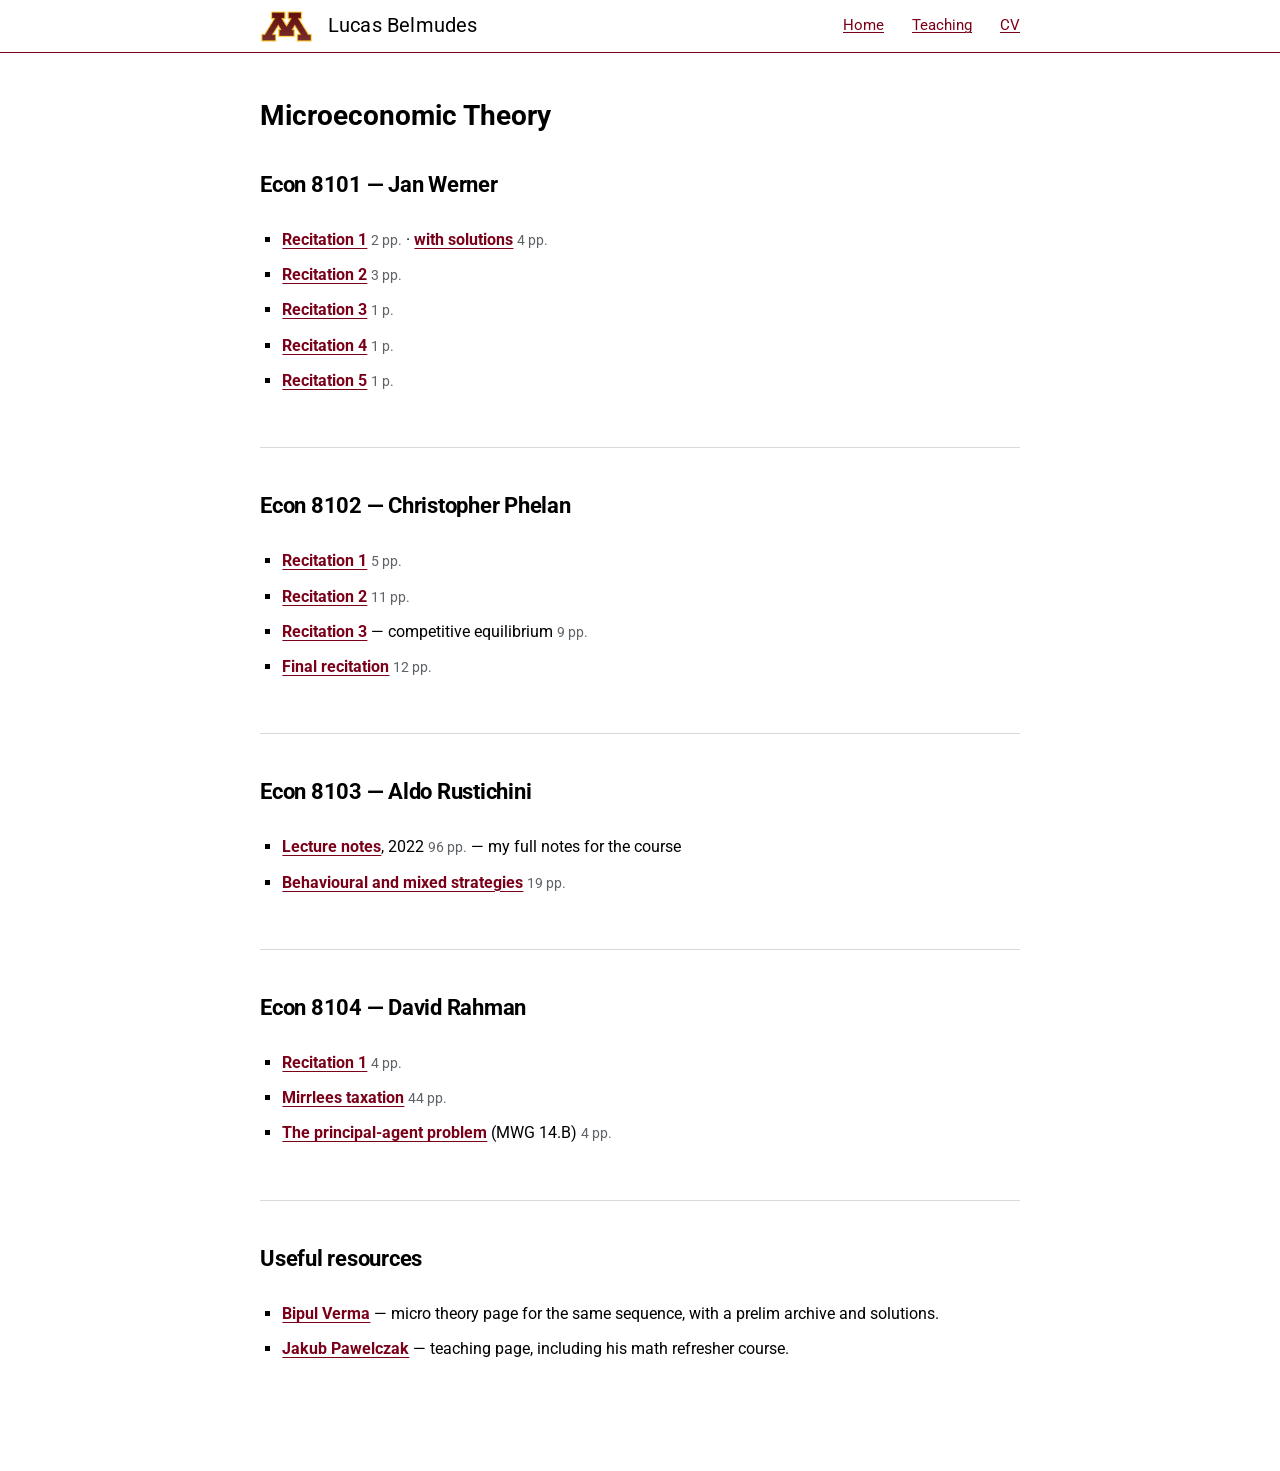
==== micro-theory.html @ f1c6a271 "Update the CV and put it in the header nav New build from the placement coordinator. It adds Lucas's" ====
<!doctype html>
<html lang="en">
<head>
<meta charset="utf-8">
<meta name="viewport" content="width=device-width, initial-scale=1">

<title>Microeconomic Theory | Lucas Belmudes</title>
<meta name="description" content="Recitation and lecture notes written by Lucas Belmudes for the first-year graduate microeconomic theory sequence (Econ 8101-8104) at the University of Minnesota.">

<link rel="canonical" href="https://www.lucasbelmudes.com/micro-theory.html">
<link rel="preconnect" href="https://fonts.googleapis.com">
<link rel="preconnect" href="https://fonts.gstatic.com" crossorigin>
<link rel="stylesheet" href="https://fonts.googleapis.com/css2?family=Roboto:ital,wght@0,400;0,700;1,400&display=swap">
<link rel="icon" href="favicon.png" type="image/png">
<link rel="apple-touch-icon" href="apple-touch-icon.png">

<meta property="og:type" content="profile">
<meta property="og:url" content="https://www.lucasbelmudes.com/micro-theory.html">
<meta property="og:title" content="Microeconomic Theory | Lucas Belmudes">
<meta property="og:description" content="Recitation and lecture notes for the first-year graduate microeconomic theory sequence at the University of Minnesota.">
<meta property="og:image" content="https://www.lucasbelmudes.com/og-image.jpg">
<meta name="twitter:card" content="summary_large_image">

<link rel="stylesheet" href="style.css">
</head>

<body>

<header class="site-header">
  <div class="wrap">
    <img src="umn-m.png" width="151" height="96" alt="University of Minnesota">
    <p class="site-title"><a href="index.html">Lucas Belmudes</a></p>
    <nav class="site-nav" aria-label="Main">
      <a href="index.html">Home</a>
      <a href="teaching.html">Teaching</a>
      <a href="cv.pdf">CV</a>
    </nav>
  </div>
</header>

<main class="wrap">

  <h1 class="page-title">Microeconomic Theory</h1>

  <section>
    <h2>Econ 8101 &mdash; Jan Werner</h2>
    <ul class="items tight">
      <li><a href="notes/micro/8101-recitation-1.pdf">Recitation 1</a> <span class="pages">2 pp.</span> &middot; <a href="notes/micro/8101-recitation-1-solutions.pdf">with solutions</a> <span class="pages">4 pp.</span></li>
      <li><a href="notes/micro/8101-recitation-2.pdf">Recitation 2</a> <span class="pages">3 pp.</span></li>
      <li><a href="notes/micro/8101-recitation-3.pdf">Recitation 3</a> <span class="pages">1 p.</span></li>
      <li><a href="notes/micro/8101-recitation-4.pdf">Recitation 4</a> <span class="pages">1 p.</span></li>
      <li><a href="notes/micro/8101-recitation-5.pdf">Recitation 5</a> <span class="pages">1 p.</span></li>
    </ul>
  </section>

  <section>
    <h2>Econ 8102 &mdash; Christopher Phelan</h2>
    <ul class="items tight">
      <li><a href="notes/micro/8102-recitation-1.pdf">Recitation 1</a> <span class="pages">5 pp.</span></li>
      <li><a href="notes/micro/8102-recitation-2.pdf">Recitation 2</a> <span class="pages">11 pp.</span></li>
      <li><a href="notes/micro/8102-recitation-3.pdf">Recitation 3</a> &mdash; competitive equilibrium <span class="pages">9 pp.</span></li>
      <li><a href="notes/micro/8102-final-recitation.pdf">Final recitation</a> <span class="pages">12 pp.</span></li>
    </ul>
  </section>

  <section>
    <h2>Econ 8103 &mdash; Aldo Rustichini</h2>
    <ul class="items tight">
      <li><a href="notes/micro/8103-lecture-notes.pdf">Lecture notes</a>, 2022 <span class="pages">96 pp.</span> &mdash; my full notes for the course</li>
      <li><a href="notes/micro/8103-behavioural-and-mixed-strategies.pdf">Behavioural and mixed strategies</a> <span class="pages">19 pp.</span></li>
    </ul>
  </section>

  <section>
    <h2>Econ 8104 &mdash; David Rahman</h2>
    <ul class="items tight">
      <li><a href="notes/micro/8104-recitation-1.pdf">Recitation 1</a> <span class="pages">4 pp.</span></li>
      <li><a href="notes/micro/8104-mirrlees-taxation.pdf">Mirrlees taxation</a> <span class="pages">44 pp.</span></li>
      <li><a href="notes/micro/8104-principal-agent.pdf">The principal-agent problem</a> (MWG 14.B) <span class="pages">4 pp.</span></li>
    </ul>
  </section>

  <section>
    <h2>Useful resources</h2>
    <ul class="items tight">
      <li><a href="https://sites.google.com/umn.edu/vermabipul/teaching/micro-theory-21-22">Bipul Verma</a> &mdash; micro theory page for the same sequence, with a prelim archive and solutions.</li>
      <li><a href="https://www.jakubpawelczak.com/teaching/">Jakub Pawelczak</a> &mdash; teaching page, including his math refresher course.</li>
    </ul>
  </section>

  <div class="tail"></div>

</main>

</body>
</html>
---- style.css ----
/* Lucas Belmudes — www.lucasbelmudes.com
   Hand-written CSS, no build step.

   A single ~760px column: rules, headings and prose all align on the
   same measure. Maroon is taken from the block M in the header, so the
   page carries one accent colour rather than a default blue.
   Light only, by design. */

:root {
  --bg:      #ffffff;
  --text:    #000000;
  --prose:   #2b2b2b;
  --muted:   #5f6368;
  --rule:    #d9d9d9;
  --link:    #7a0019;   /* University of Minnesota maroon */
}

*, *::before, *::after { box-sizing: border-box; }

body {
  margin: 0;
  background: var(--bg);
  color: var(--text);
  font-family: Roboto, Arial, -apple-system, BlinkMacSystemFont, sans-serif;
  font-size: 16px;
  line-height: 1.65;
  -webkit-text-size-adjust: 100%;
}

.wrap {
  width: min(760px, 100% - 3rem);
  margin: 0 auto;
}

/* ---------- header ---------- */

/* The page is bookended in maroon: the rule under the header and the one
   closing the page. Grey stays for the section dividers between them, so
   colour marks the page boundary and grey marks internal structure. */
.site-header { border-bottom: 1px solid var(--link); }

.site-header .wrap {
  display: flex;
  align-items: center;
  gap: 0.9rem;
  padding: 0.55rem 0;
}

.site-header img {
  display: block;
  width: auto;
  height: 34px;
}

.site-title {
  margin: 0;
  font-size: 1.25rem;
  font-weight: 400;
  letter-spacing: 0.01em;
}

.site-title a { color: inherit; text-decoration: none; }
.site-title a:hover { text-decoration: underline; }

.site-nav {
  margin-left: auto;
  font-size: 0.9375rem;
}

.site-nav a { margin-left: 1.5rem; }

.site-nav a[aria-current="page"] {
  color: var(--text);
  text-decoration: none;
  font-weight: 700;
}

/* ---------- headings and text ---------- */

h2 {
  margin: 0 0 1.5rem;
  font-size: 1.375rem;
  font-weight: 700;
  letter-spacing: -0.011em;
  text-wrap: balance;
}

h3 {
  margin: 0;
  font-size: 1rem;
  font-weight: 700;
  line-height: 1.45;
  letter-spacing: -0.006em;
  text-wrap: pretty;
}

p { margin: 0 0 1rem; }

a {
  color: var(--link);
  text-underline-offset: 0.16em;
  text-decoration-thickness: 0.06em;
}
a:hover, a:focus { text-decoration: underline; }

/* Two link treatments: inline links inside prose are dark and
   underlined; links that stand for a destination are bold maroon. */
.intro-text a {
  color: var(--text);
  text-decoration: underline;
}

.items a { font-weight: 700; }

/* GitHub mark: sized to the text and inheriting its colour, so it reads
   as part of the sentence rather than as a badge */
.gh-mark {
  vertical-align: -0.14em;
  margin-right: 0.28em;
}

.page-title {
  margin: 2.5rem 0 0.5rem;
  font-size: 1.75rem;
  font-weight: 700;
}

.page-title + section { border-top: 0; padding-top: 1.25rem; }

/* ---------- intro ---------- */

.intro {
  display: flex;
  flex-wrap: wrap;
  align-items: flex-start;
  gap: 34px;
  padding: 2.5rem 0;
}

.intro-photo {
  flex: 0 0 auto;
  width: 190px;
  margin: 0;
}

.intro-photo img {
  display: block;
  width: 190px;
  height: 190px;
  object-fit: cover;
  border-radius: 50%;   /* the source file is already a circular crop */
}

.intro-text {
  flex: 1 1 18rem;
  min-width: 0;
  text-align: justify;
  -webkit-hyphens: auto;
  hyphens: auto;
}

.intro-text p { margin-bottom: 1.4rem; }
.intro-text p:last-child { margin-bottom: 0; }

/* ---------- sections ---------- */

section {
  padding: 2.5rem 0 2.75rem;
  border-top: 1px solid var(--rule);
}

.items {
  margin: 0;
  padding-left: 1.4rem;
  list-style: square;
}

.items > li { margin-bottom: 2.4rem; }
.items > li:last-child { margin-bottom: 0; }

.items.tight > li { margin-bottom: 0.55rem; }

.byline { margin: 0.6rem 0 0; }

.abstract {
  margin: 0.7rem 0 0;
  color: var(--prose);
  text-align: justify;
  -webkit-hyphens: auto;
  hyphens: auto;
}

.pending {
  margin: 0.6rem 0 0;
  color: var(--muted);
}

.pages {
  color: var(--muted);
  font-size: 0.875rem;
  white-space: nowrap;
}

/* ---------- seasons banner ---------- */

.seasons {
  margin: 0;
  padding: 2.5rem 0;
  border-top: 1px solid var(--rule);
  border-bottom: 1px solid var(--link);
}

.seasons img {
  display: block;
  width: 100%;
  height: auto;
}

.tail { height: 3.5rem; }

/* ---------- small screens ---------- */

@media (max-width: 34rem) {
  .wrap { width: min(760px, 100% - 2.5rem); }

  .intro {
    gap: 1.5rem;
    padding-top: 2rem;
  }

  .intro-photo,
  .intro-photo img { width: 165px; }
  .intro-photo img { height: 165px; }

  /* justification leaves ragged gaps in a narrow column */
  .intro-text,
  .abstract { text-align: left; }
  .abstract { text-indent: 0; }

  h2 { font-size: 1.25rem; }
  .site-nav a { margin-left: 1rem; }
}
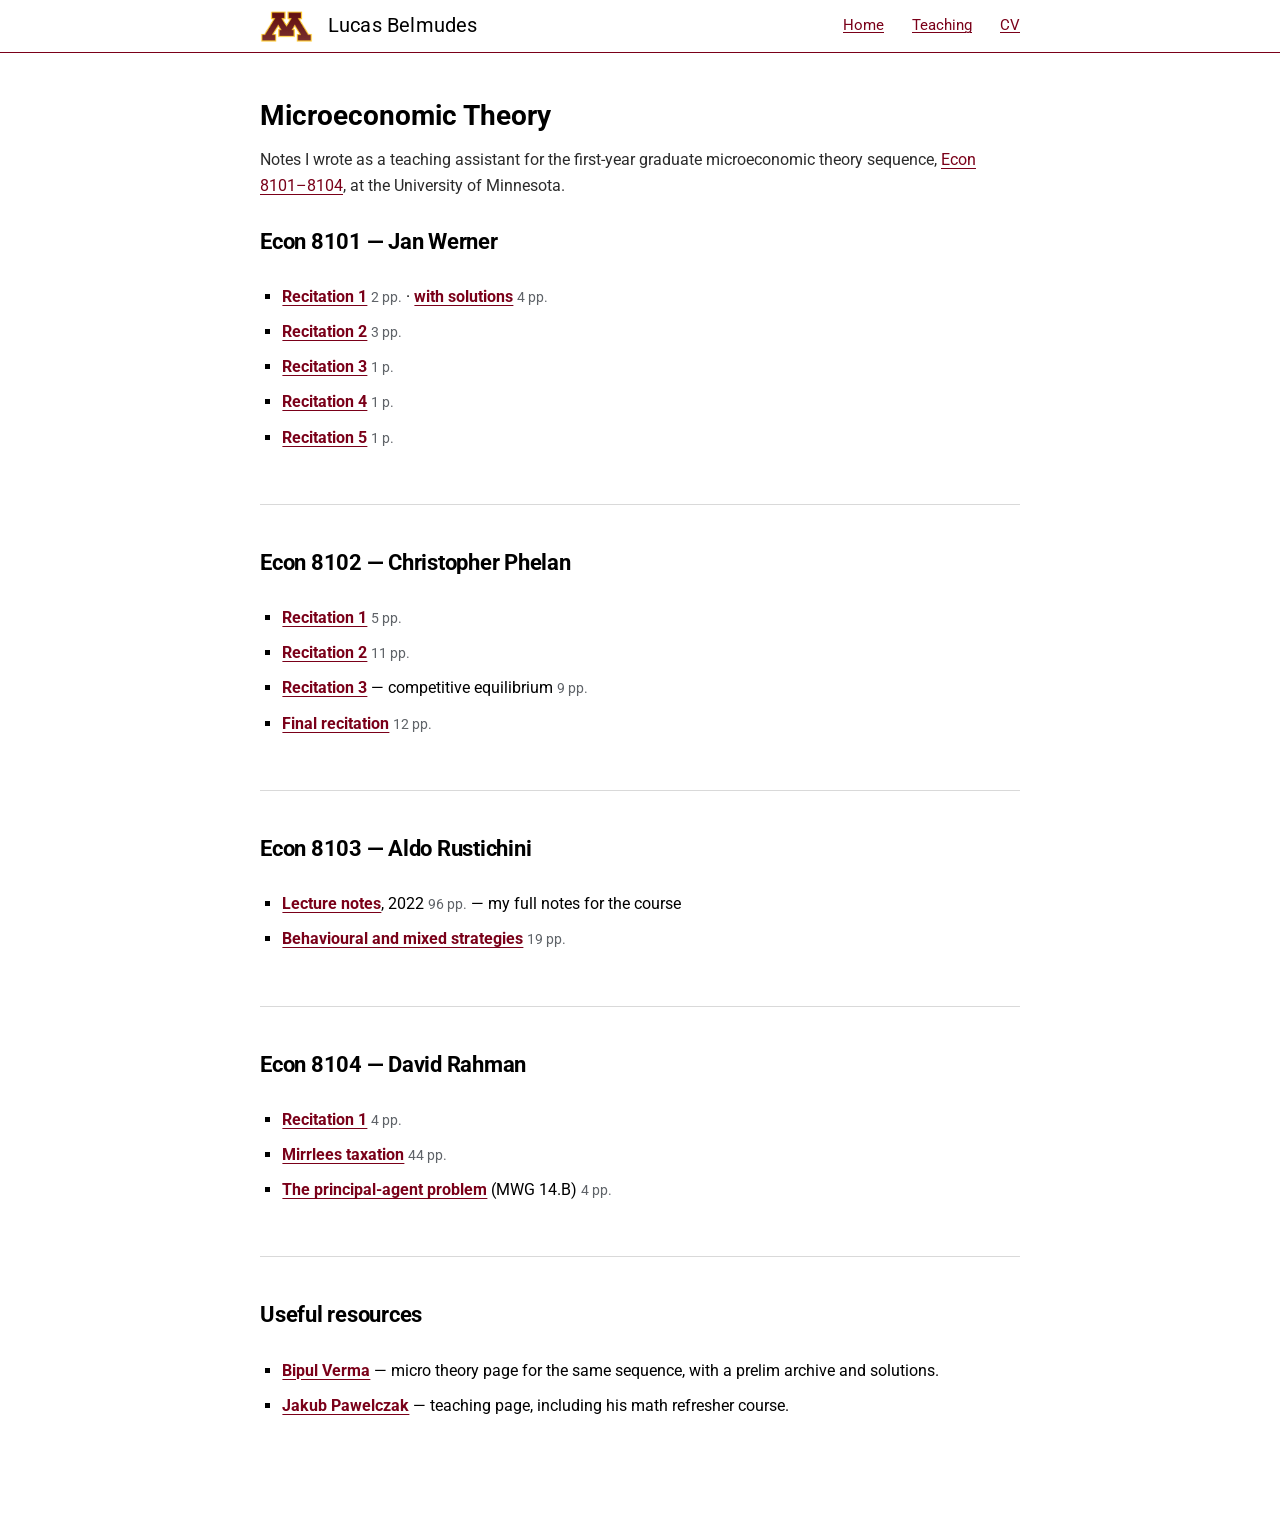
==== commit 30dc3918: "Add the UMN course link to the micro theory notes page A one-line introduction names the sequence an" ====
--- a/micro-theory.html
+++ b/micro-theory.html
@@ -41,6 +41,7 @@
 <main class="wrap">
 
   <h1 class="page-title">Microeconomic Theory</h1>
+  <p class="lede">Notes I wrote as a teaching assistant for the first-year graduate microeconomic theory sequence, <a href="https://cla.umn.edu/economics/graduate/courses">Econ 8101&ndash;8104</a>, at the University of Minnesota.</p>
 
   <section>
     <h2>Econ 8101 &mdash; Jan Werner</h2>
--- a/style.css
+++ b/style.css
@@ -125,7 +125,13 @@
   font-weight: 700;
 }
 
-.page-title + section { border-top: 0; padding-top: 1.25rem; }
+.page-title + section,
+.page-title + .lede + section { border-top: 0; padding-top: 1.25rem; }
+
+.lede {
+  margin: 0 0 0.25rem;
+  color: var(--prose);
+}
 
 /* ---------- intro ---------- */
 
@@ -148,7 +154,7 @@
   width: 190px;
   height: 190px;
   object-fit: cover;
-  border-radius: 50%;   /* the source file is already a circular crop */
+  border-radius: 50%;   /* the source file is a square crop; this rounds it */
 }
 
 .intro-text {
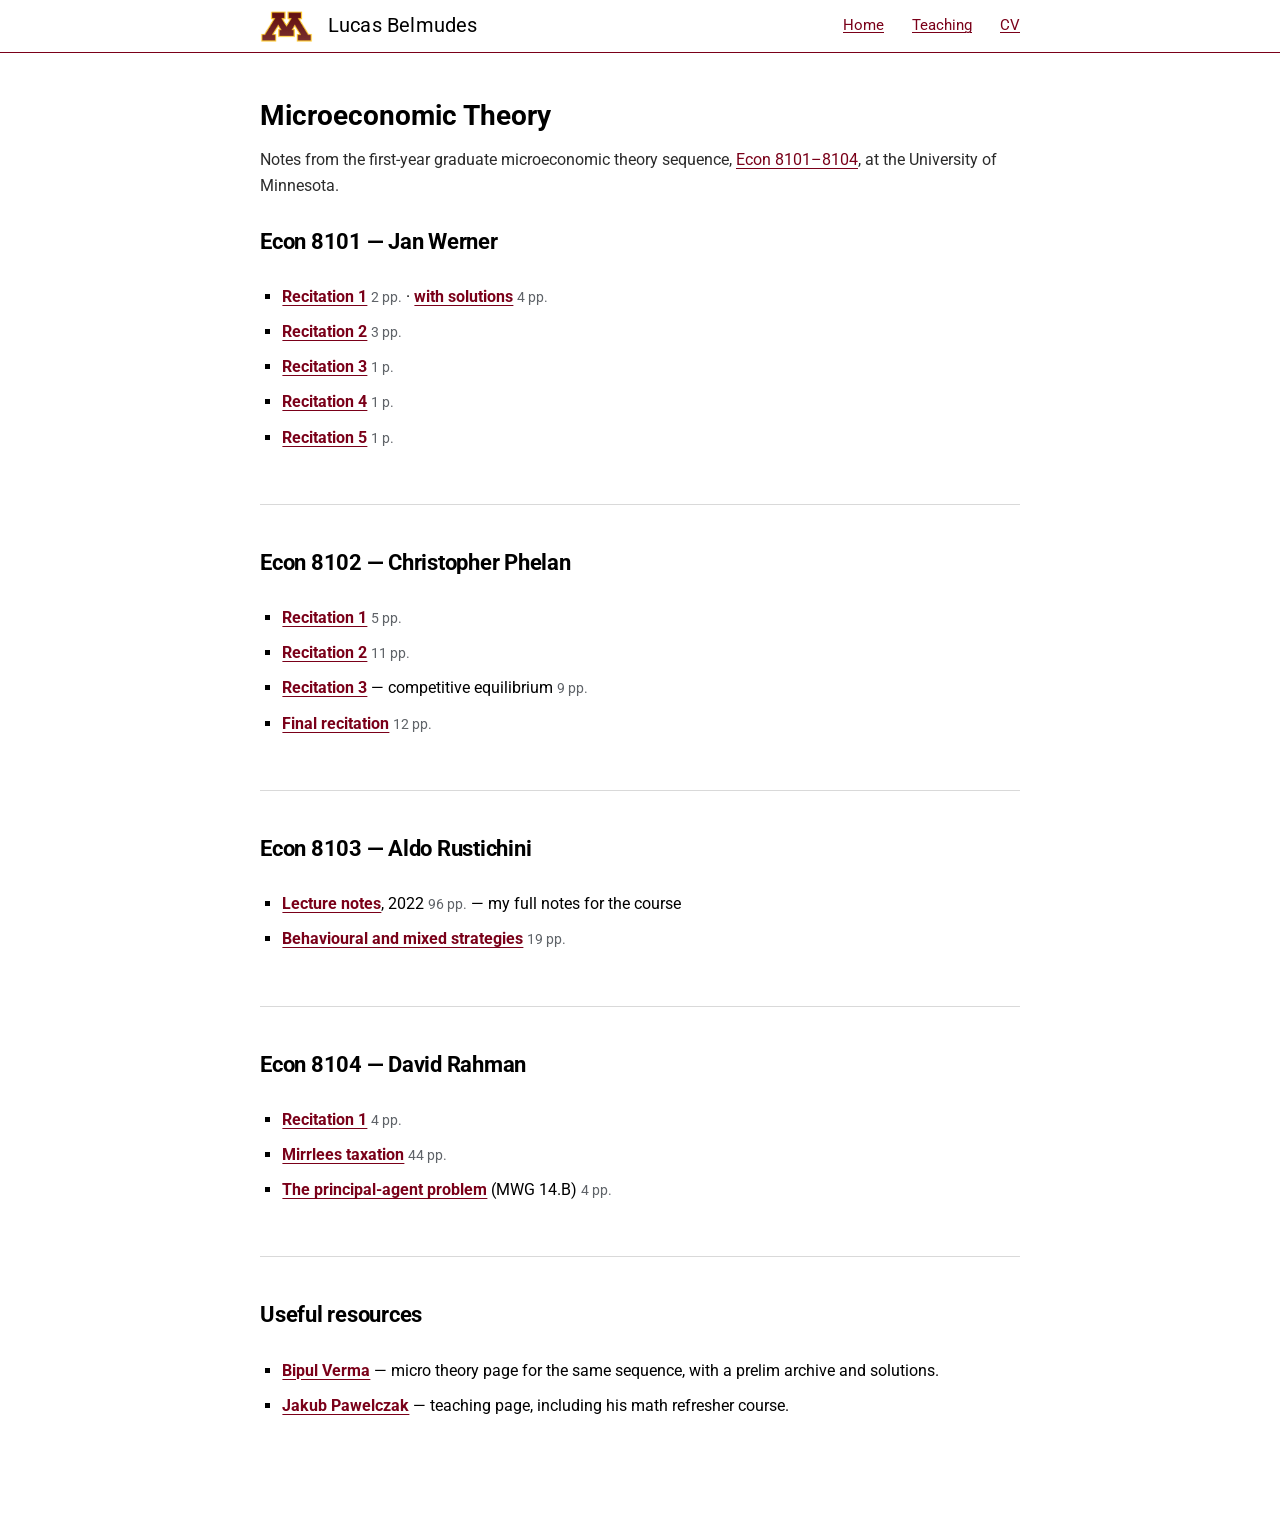
==== commit aeb8f066: "Drop the teaching-assistant claim from the micro notes page Some of these are notes taken while foll" ====
--- a/micro-theory.html
+++ b/micro-theory.html
@@ -41,7 +41,7 @@
 <main class="wrap">
 
   <h1 class="page-title">Microeconomic Theory</h1>
-  <p class="lede">Notes I wrote as a teaching assistant for the first-year graduate microeconomic theory sequence, <a href="https://cla.umn.edu/economics/graduate/courses">Econ 8101&ndash;8104</a>, at the University of Minnesota.</p>
+  <p class="lede">Notes from the first-year graduate microeconomic theory sequence, <a href="https://cla.umn.edu/economics/graduate/courses">Econ 8101&ndash;8104</a>, at the University of Minnesota.</p>
 
   <section>
     <h2>Econ 8101 &mdash; Jan Werner</h2>
